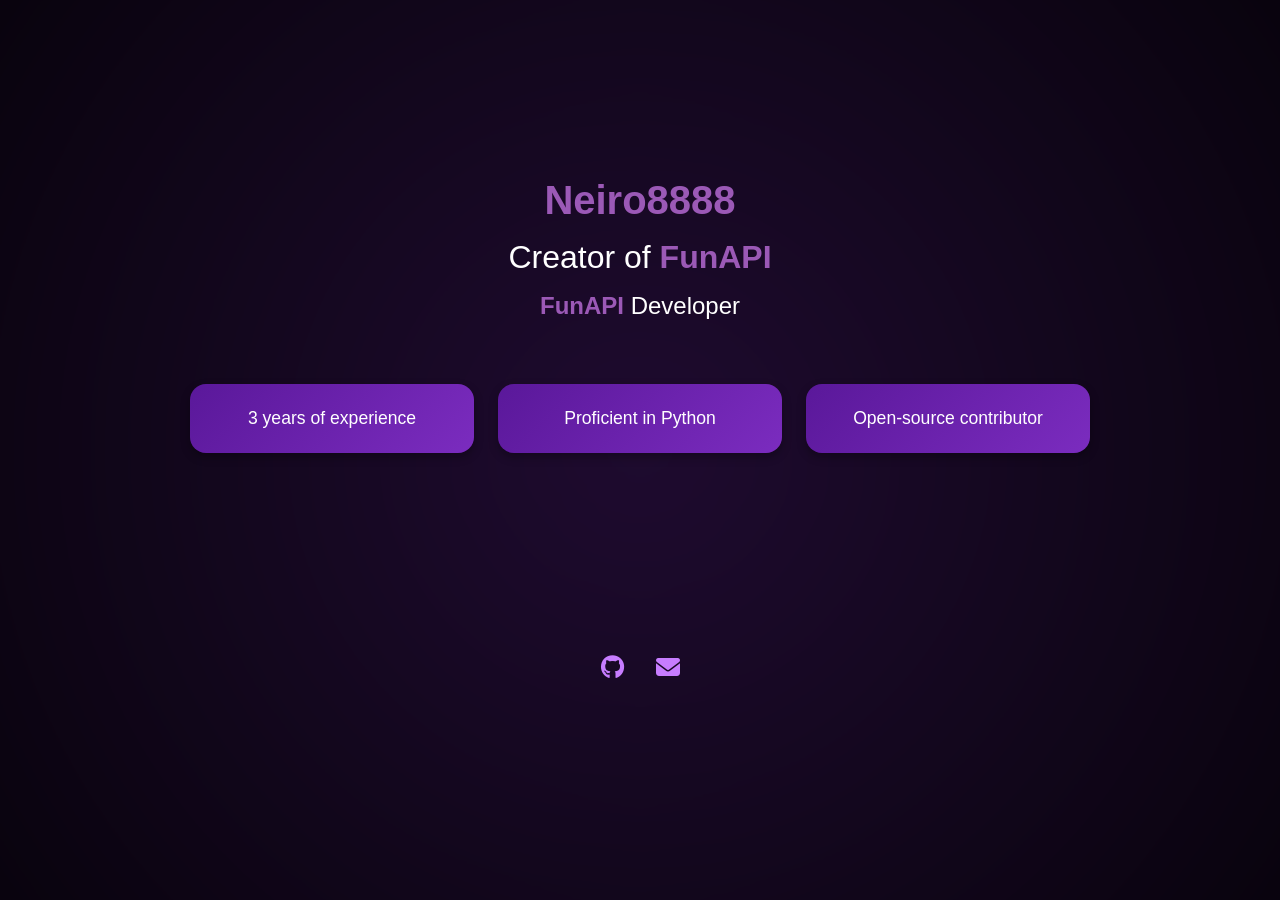
==== index.html @ ec034a8a "Add files via upload" ====
<!DOCTYPE html>
<html lang="en">
<head>
  <meta charset="UTF-8" />
  <meta name="viewport" content="width=device-width, initial-scale=1.0"/>
  <title>Neiro8888</title>
  <link rel="stylesheet" href="style.css" />
  <script src="script.js" defer></script>
  <link href="https://cdnjs.cloudflare.com/ajax/libs/font-awesome/6.4.0/css/all.min.css" rel="stylesheet">
</head>
<body>
  <!-- Background Blur Effect -->
  <div class="background-blur"></div>
  <!-- Main Content -->
  <main class="main-content">
    <section class="hero">
      <h1><strong>Neiro8888</strong></h1>
      <h2>Creator of <span class="highlight">FunAPI</span></h2>
      <p><span class="highlight">FunAPI</span> Developer</p>
    </section>

    <!-- Stats Cards -->
    <section class="cards">
      <div class="card">
        
        <p>3 years of experience</p>
      </div>
      <div class="card">
        
        <p>Proficient in Python</p>
      </div>
      <div class="card">
        <p>Open-source contributor</p>
      </div>
    </section>
  </main>

  <!-- Footer -->
  <footer class="footer">
    <a href="https://github.com/Neiro8888" target="_blank"><i class="fab fa-github"></i></a>
    <a href="mailto:hloperartem@yandex.com"><i class="fas fa-envelope"></i></a>
  </footer>
</body>
</html>
---- style.css ----
/* Reset & Base Styles */
* {
  margin: 0;
  padding: 0;
  box-sizing: border-box;
}

body {
  font-family: 'Segoe UI', sans-serif;
  background-color: #000;
  color: #fff;
  overflow-x: hidden;
  position: relative;
  min-height: 100vh;
}

/* Background Blur Effect */
.background-blur {
  position: fixed;
  top: -50%;
  left: -50%;
  width: 200%;
  height: 200%;
  background: radial-gradient(circle at center, #7b2cbf40 0%, #000000 70%);
  filter: blur(40px);
  z-index: -1;
  transform: translateZ(0);
  pointer-events: none;
}

/* Navigation */
.navbar {
  padding: 1.5rem 5%;
  display: flex;
  justify-content: flex-end;
}

.nav-menu {
  display: flex;
  gap: 2rem;
  list-style: none;
}

.nav-menu a {
  color: #fff;
  text-decoration: none;
  font-size: 1.1rem;
  transition: color 0.3s ease;
}

.nav-menu a:hover {
  color: #c77dff;
}

/* Main Content */
.main-content {
  display: flex;
  flex-direction: column;
  align-items: center;
  padding: 2rem 5%;
  text-align: center;
  min-height: 70vh;
  justify-content: center;
}

.hero h1,
.hero h2,
.hero p {
  margin-bottom: 1rem;
  font-weight: 500;
}

.hero h1 {
  font-size: 2.5rem;
}

.hero h2 {
  font-size: 2rem;
}

.hero p {
  font-size: 1.5rem;
}

.highlight {
  color: #9b59b6;
  font-weight: 700;
}

h1 strong {
  color: #9b59b6;
  font-weight: 700;
}

/* Cards Section */
.cards {
  display: grid;
  grid-template-columns: repeat(auto-fit, minmax(200px, 1fr));
  gap: 1.5rem;
  margin-top: 3rem;
  width: 100%;
  max-width: 900px;
}

.card {
  background: linear-gradient(135deg, #5a189a, #7b2cbf);
  border-radius: 16px;
  padding: 1.5rem;
  display: flex;
  flex-direction: column;
  align-items: center;
  justify-content: center;
  text-align: center;
  transition: transform 0.3s ease, box-shadow 0.3s ease;
  box-shadow: 0 4px 10px rgba(0, 0, 0, 0.3);
}

.card:hover {
  transform: scale(1.08);
  box-shadow: 0 8px 20px rgba(199, 125, 255, 0.3);
}

.card-icon {
  width: 50px;
  height: 50px;
  margin-bottom: 1rem;
  filter: brightness(1.2) drop-shadow(0 0 10px rgba(155, 89, 182, 0.5));
}

.card p {
  font-size: 1.1rem;
  color: #fff;
}

/* Footer */
.footer {
  margin-top: auto;
  padding: 1.5rem;
  text-align: center;
  font-size: 1.5rem;
  color: #c77dff;
  display: flex;
  justify-content: center;
  gap: 2rem;
}

.footer a {
  color: #c77dff;
  text-decoration: none;
  transition: color 0.3s ease;
}

.footer a:hover {
  color: #fff;
}

/* Responsive Design */
@media (max-width: 768px) {
  .navbar {
    padding: 1rem 5%;
  }

  .nav-menu {
    gap: 1.5rem;
    font-size: 0.9rem;
  }

  .hero h1 {
    font-size: 2rem;
  }

  .hero h2 {
    font-size: 1.6rem;
  }

  .hero p {
    font-size: 1.3rem;
  }

  .cards {
    grid-template-columns: 1fr;
    gap: 1rem;
    padding: 0 1rem;
  }

  .card {
    padding: 1.4rem;
  }

  .card-icon {
    width: 40px;
    height: 40px;
  }
}
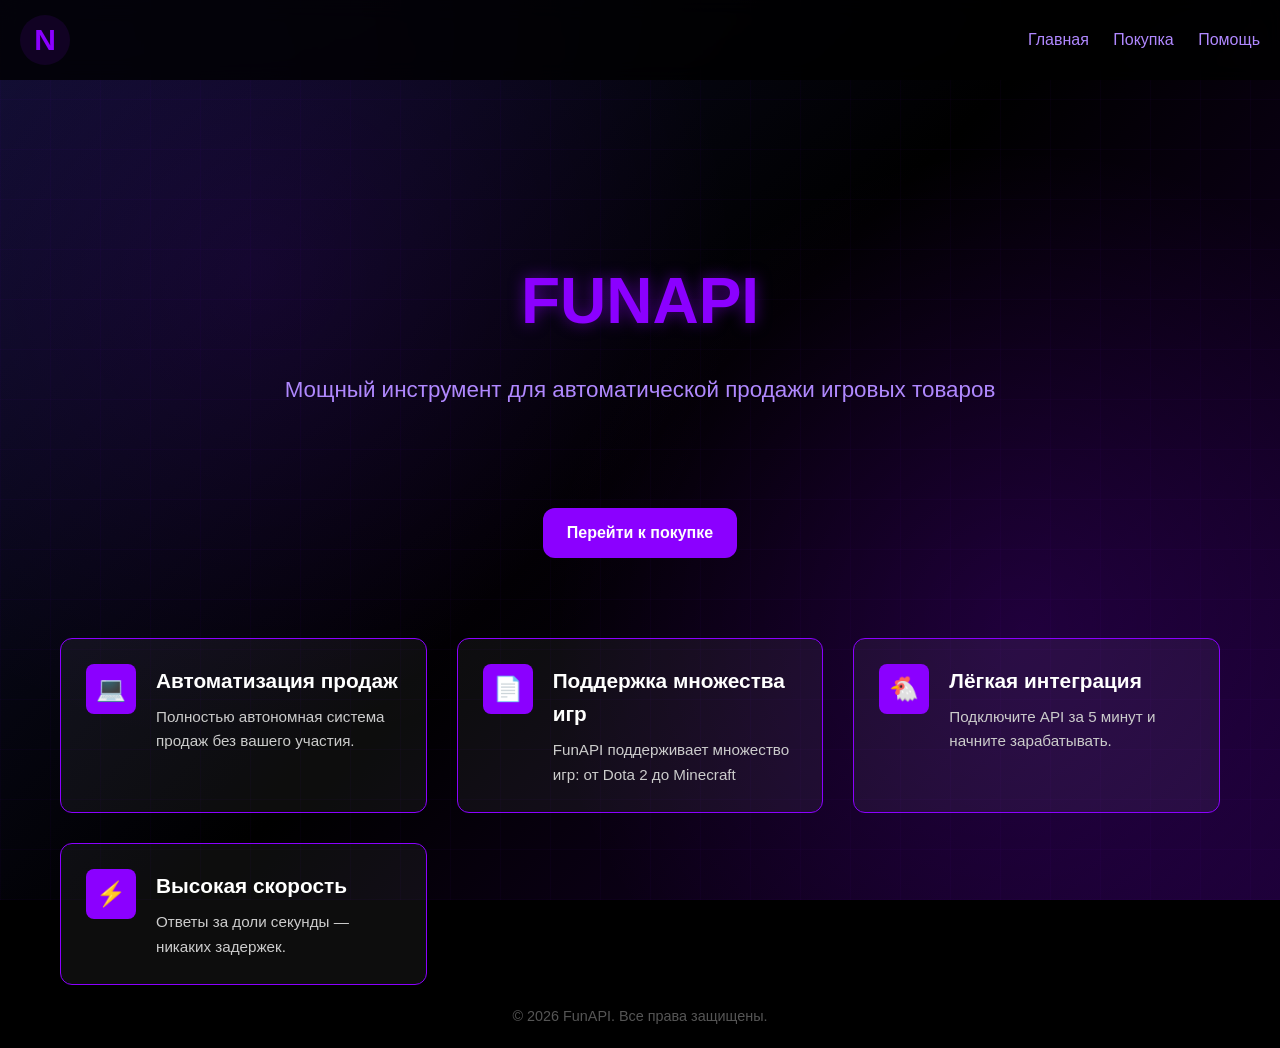
==== commit 0d8ce4f3: "Add FunApi Site" ====
--- a/index.html
+++ b/index.html
@@ -1,44 +1,69 @@
 <!DOCTYPE html>
-<html lang="en">
+<html lang="ru">
 <head>
   <meta charset="UTF-8" />
   <meta name="viewport" content="width=device-width, initial-scale=1.0"/>
-  <title>Neiro8888</title>
+  <title>FunAPI — Главная</title>
   <link rel="stylesheet" href="style.css" />
-  <script src="script.js" defer></script>
-  <link href="https://cdnjs.cloudflare.com/ajax/libs/font-awesome/6.4.0/css/all.min.css" rel="stylesheet">
+  <link href="https://fonts.googleapis.com/icon?family=Material+Icons" rel="stylesheet">
+  <link rel="icon" href="n-logo.svg" type="image/svg+xml">
 </head>
 <body>
-  <!-- Background Blur Effect -->
-  <div class="background-blur"></div>
-  <!-- Main Content -->
-  <main class="main-content">
-    <section class="hero">
-      <h1><strong>Neiro8888</strong></h1>
-      <h2>Creator of <span class="highlight">FunAPI</span></h2>
-      <p><span class="highlight">FunAPI</span> Developer</p>
+  <header>
+    <img src="n-logo.svg" alt="N" class="logo">
+    <nav>
+      <a href="#home">Главная</a>
+      <a href="purchase.html">Покупка</a>
+      <a href="help.html">Помощь</a>
+    </nav>
+  </header>
+
+  <main>
+    <section id="home" class="hero">
+      <h1>FUNAPI</h1>
+      <p>Мощный инструмент для автоматической продажи игровых товаров</p>
+      <a href="purchase.html" class="btn">Перейти к покупке</a>
     </section>
 
-    <!-- Stats Cards -->
-    <section class="cards">
-      <div class="card">
-        
-        <p>3 years of experience</p>
+    <section class="features">
+      <div class="feature">
+        <div class="feature-icon">💻</div>
+        <div class="feature-text">
+          <h3>Автоматизация продаж</h3>
+          <p>Полностью автономная система продаж без вашего участия.</p>
+        </div>
       </div>
-      <div class="card">
-        
-        <p>Proficient in Python</p>
+
+      <div class="feature">
+        <div class="feature-icon">📄</div>
+        <div class="feature-text">
+          <h3>Поддержка множества игр</h3>
+          <p>FunAPI поддерживает множество игр: от Dota 2 до Minecraft</p>
+        </div>
       </div>
-      <div class="card">
-        <p>Open-source contributor</p>
+
+      <div class="feature">
+        <div class="feature-icon">🐔</div>
+        <div class="feature-text">
+          <h3>Лёгкая интеграция</h3>
+          <p>Подключите API за 5 минут и начните зарабатывать.</p>
+        </div>
+      </div>
+
+      <div class="feature">
+        <div class="feature-icon">⚡</div>
+        <div class="feature-text">
+          <h3>Высокая скорость</h3>
+          <p>Ответы за доли секунды — никаких задержек.</p>
+        </div>
       </div>
     </section>
   </main>
 
-  <!-- Footer -->
-  <footer class="footer">
-    <a href="https://github.com/Neiro8888" target="_blank"><i class="fab fa-github"></i></a>
-    <a href="mailto:hloperartem@yandex.com"><i class="fas fa-envelope"></i></a>
+  <footer>
+    <p>&copy; 2026 FunAPI. Все права защищены.</p>
   </footer>
+
+  <script src="script.js"></script>
 </body>
 </html>
--- a/style.css
+++ b/style.css
@@ -1,194 +1,395 @@
-/* Reset & Base Styles */
-* {
-  margin: 0;
-  padding: 0;
-  box-sizing: border-box;
-}
-
-body {
-  font-family: 'Segoe UI', sans-serif;
-  background-color: #000;
-  color: #fff;
-  overflow-x: hidden;
-  position: relative;
-  min-height: 100vh;
-}
-
-/* Background Blur Effect */
-.background-blur {
-  position: fixed;
-  top: -50%;
-  left: -50%;
-  width: 200%;
-  height: 200%;
-  background: radial-gradient(circle at center, #7b2cbf40 0%, #000000 70%);
-  filter: blur(40px);
-  z-index: -1;
-  transform: translateZ(0);
-  pointer-events: none;
-}
-
-/* Navigation */
-.navbar {
-  padding: 1.5rem 5%;
-  display: flex;
-  justify-content: flex-end;
-}
-
-.nav-menu {
-  display: flex;
-  gap: 2rem;
-  list-style: none;
-}
-
-.nav-menu a {
-  color: #fff;
-  text-decoration: none;
-  font-size: 1.1rem;
-  transition: color 0.3s ease;
-}
-
-.nav-menu a:hover {
-  color: #c77dff;
-}
-
-/* Main Content */
-.main-content {
-  display: flex;
-  flex-direction: column;
-  align-items: center;
-  padding: 2rem 5%;
-  text-align: center;
-  min-height: 70vh;
-  justify-content: center;
-}
-
-.hero h1,
-.hero h2,
-.hero p {
-  margin-bottom: 1rem;
-  font-weight: 500;
-}
-
-.hero h1 {
-  font-size: 2.5rem;
-}
-
-.hero h2 {
-  font-size: 2rem;
-}
-
-.hero p {
-  font-size: 1.5rem;
-}
-
-.highlight {
-  color: #9b59b6;
-  font-weight: 700;
-}
-
-h1 strong {
-  color: #9b59b6;
-  font-weight: 700;
-}
-
-/* Cards Section */
-.cards {
-  display: grid;
-  grid-template-columns: repeat(auto-fit, minmax(200px, 1fr));
-  gap: 1.5rem;
-  margin-top: 3rem;
-  width: 100%;
-  max-width: 900px;
-}
-
-.card {
-  background: linear-gradient(135deg, #5a189a, #7b2cbf);
-  border-radius: 16px;
-  padding: 1.5rem;
-  display: flex;
-  flex-direction: column;
-  align-items: center;
-  justify-content: center;
-  text-align: center;
-  transition: transform 0.3s ease, box-shadow 0.3s ease;
-  box-shadow: 0 4px 10px rgba(0, 0, 0, 0.3);
-}
-
-.card:hover {
-  transform: scale(1.08);
-  box-shadow: 0 8px 20px rgba(199, 125, 255, 0.3);
-}
-
-.card-icon {
-  width: 50px;
-  height: 50px;
-  margin-bottom: 1rem;
-  filter: brightness(1.2) drop-shadow(0 0 10px rgba(155, 89, 182, 0.5));
-}
-
-.card p {
-  font-size: 1.1rem;
-  color: #fff;
-}
-
-/* Footer */
-.footer {
-  margin-top: auto;
-  padding: 1.5rem;
-  text-align: center;
-  font-size: 1.5rem;
-  color: #c77dff;
-  display: flex;
-  justify-content: center;
-  gap: 2rem;
-}
-
-.footer a {
-  color: #c77dff;
-  text-decoration: none;
-  transition: color 0.3s ease;
-}
-
-.footer a:hover {
-  color: #fff;
-}
-
-/* Responsive Design */
-@media (max-width: 768px) {
-  .navbar {
-    padding: 1rem 5%;
-  }
-
-  .nav-menu {
-    gap: 1.5rem;
-    font-size: 0.9rem;
-  }
-
-  .hero h1 {
-    font-size: 2rem;
-  }
-
-  .hero h2 {
-    font-size: 1.6rem;
-  }
-
-  .hero p {
-    font-size: 1.3rem;
-  }
-
-  .cards {
-    grid-template-columns: 1fr;
-    gap: 1rem;
-    padding: 0 1rem;
-  }
-
-  .card {
-    padding: 1.4rem;
-  }
-
-  .card-icon {
-    width: 40px;
-    height: 40px;
-  }
+/* Общие настройки */
+* {
+  margin: 0;
+  padding: 0;
+  box-sizing: border-box;
+}
+
+body {
+  background-color: #000;
+  color: #fff;
+  font-family: 'Roboto', sans-serif;
+  line-height: 1.6;
+  overflow-x: hidden;
+  position: relative;
+}
+
+/* Фоновые элементы */
+body::before {
+  content: '';
+  position: fixed;
+  top: 0;
+  left: 0;
+  width: 100%;
+  height: 100%;
+  background: 
+    radial-gradient(circle at 20% 30%, rgba(139, 0, 255, 0.1) 0%, transparent 40%),
+    radial-gradient(circle at 80% 70%, rgba(139, 0, 255, 0.15) 0%, transparent 40%),
+    linear-gradient(135deg, #0f0f2f 0%, #000000 50%, #1a0033 100%);
+  z-index: -2;
+  pointer-events: none;
+}
+
+body::after {
+  content: '';
+  position: fixed;
+  top: 0;
+  left: 0;
+  width: 100%;
+  height: 100%;
+  background-image: 
+    repeating-linear-gradient(0deg, rgba(139, 0, 255, 0.03) 0px, rgba(139, 0, 255, 0.03) 1px, transparent 1px, transparent 50px),
+    repeating-linear-gradient(90deg, rgba(139, 0, 255, 0.03) 0px, rgba(139, 0, 255, 0.03) 1px, transparent 1px, transparent 50px);
+  z-index: -1;
+  pointer-events: none;
+}
+
+/* Шрифт Roboto (подключаем через Google Fonts) */
+@import url('https://fonts.googleapis.com/css2?family=Roboto:wght@400;700&display=swap');
+
+/* Заголовки */
+h1, h2, h3 {
+  font-weight: 700;
+}
+
+/* Анимации */
+@keyframes fadeInUp {
+  from {
+    opacity: 0;
+    transform: translateY(30px);
+  }
+  to {
+    opacity: 1;
+    transform: translateY(0);
+  }
+}
+
+@keyframes slideIn {
+  from {
+    opacity: 0;
+    transform: translateX(-20px);
+  }
+  to {
+    opacity: 1;
+    transform: translateX(0);
+  }
+}
+
+/* Общие классы */
+.container {
+  max-width: 1200px;
+  margin: 0 auto;
+  padding: 0 20px;
+}
+
+.flex {
+  display: flex;
+  gap: 30px;
+  flex-wrap: wrap;
+  justify-content: center;
+}
+
+.btn {
+  background-color: #8B00FF;
+  color: white;
+  padding: 12px 24px;
+  border-radius: 12px;
+  text-decoration: none;
+  font-weight: bold;
+  display: inline-block;
+  transition: all 0.3s ease;
+  margin-top: 30px;
+}
+
+.btn:hover {
+  transform: scale(1.05);
+  box-shadow: 0 0 15px rgba(139, 0, 255, 0.5);
+}
+
+/* Header */
+header {
+  position: fixed;
+  top: 0;
+  left: 0;
+  width: 100%;
+  z-index: 1000;
+  background-color: rgba(0, 0, 0, 0.8);
+  backdrop-filter: blur(10px);
+  padding: 15px 20px;
+  display: flex;
+  justify-content: space-between;
+  align-items: center;
+}
+
+.logo {
+  width: 50px;
+  height: 50px;
+}
+
+nav a {
+  color: #b088ff;
+  text-decoration: none;
+  margin-left: 20px;
+  font-size: 16px;
+  transition: color 0.3s ease;
+}
+
+nav a:hover {
+  color: #8B00FF;
+}
+
+/* Main */
+main {
+  padding-top: 100px;
+  min-height: 100vh;
+}
+
+/* Секции */
+section {
+  padding: 80px 0;
+  opacity: 0;
+  transform: translateY(20px);
+  transition: opacity 0.8s ease, transform 0.8s ease;
+}
+
+section.visible {
+  opacity: 1;
+  transform: translateY(0);
+}
+
+/* Главная страница */
+.hero {
+  text-align: center;
+  padding: 150px 0 80px;
+}
+
+.hero h1 {
+  font-size: 4rem;
+  color: #8B00FF;
+  margin-bottom: 20px;
+  opacity: 0;
+  animation: fadeInUp 1s forwards 1s;
+  text-shadow: 0 0 15px rgba(139, 0, 255, 0.5);
+}
+
+.hero p {
+  font-size: 1.4rem;
+  color: #b088ff;
+  max-width: 800px;
+  margin: 0 auto 70px;
+  opacity: 0;
+  animation: fadeInUp 1s forwards 1.5s;
+}
+
+/* Особенности */
+.features {
+  display: grid;
+  grid-template-columns: repeat(auto-fit, minmax(350px, 1fr));
+  gap: 30px;
+  padding: 0 20px;
+  max-width: 1200px;
+  margin: 0 auto;
+}
+
+.feature {
+  display: flex;
+  align-items: flex-start;
+  gap: 20px;
+  background-color: rgba(255, 255, 255, 0.05);
+  border: 1px solid #8B00FF;
+  border-radius: 12px;
+  padding: 25px;
+  transition: transform 0.3s ease, box-shadow 0.3s ease;
+}
+
+.feature:hover {
+  transform: translateY(-5px);
+  box-shadow: 0 10px 20px rgba(139, 0, 255, 0.15);
+}
+
+.feature-icon {
+  width: 50px;
+  height: 50px;
+  background-color: #8B00FF;
+  border-radius: 8px;
+  display: flex;
+  align-items: center;
+  justify-content: center;
+  color: white;
+  font-size: 24px;
+  flex-shrink: 0;
+}
+
+.feature-text h3 {
+  color: #fff;
+  margin-bottom: 8px;
+  font-size: 1.3rem;
+}
+
+.feature-text p {
+  color: #ccc;
+  font-size: 0.95rem;
+  line-height: 1.6;
+}
+
+/* Покупка */
+.purchase-header {
+  text-align: center;
+  margin-bottom: 50px;
+}
+
+.purchase-header h2 {
+  font-size: 2.5rem;
+  color: #8B00FF;
+}
+
+.links-list {
+  list-style: none;
+  text-align: center;
+  margin-bottom: 60px;
+}
+
+.links-list li {
+  margin: 15px 0;
+  opacity: 0;
+  animation: slideIn 0.5s forwards;
+}
+
+.links-list li:nth-child(1) { animation-delay: 0.2s; }
+.links-list li:nth-child(2) { animation-delay: 0.4s; }
+.links-list li:nth-child(3) { animation-delay: 0.6s; }
+
+.links-list a {
+  color: #b088ff;
+  text-decoration: none;
+  font-size: 1.2rem;
+  display: flex;
+  align-items: center;
+  justify-content: center;
+  gap: 10px;
+  transition: color 0.3s ease;
+}
+
+.links-list a:hover {
+  color: #8B00FF;
+}
+
+.pricing {
+  display: flex;
+  justify-content: center;
+  gap: 30px;
+  flex-wrap: wrap;
+}
+
+.card {
+  background-color: rgba(255, 255, 255, 0.05);
+  border: 1px solid #8B00FF;
+  border-radius: 16px;
+  width: 250px;
+  padding: 30px 20px;
+  text-align: center;
+  transition: transform 0.3s ease;
+}
+
+.card:hover {
+  transform: scale(1.05);
+}
+
+.card h3 {
+  font-size: 1.6rem;
+  color: #fff;
+  margin-bottom: 15px;
+}
+
+.card p {
+  color: #ccc;
+  font-size: 1rem;
+}
+
+/* Помощь */
+.help-content {
+  min-height: 70vh;
+  display: flex;
+  flex-direction: column;
+  justify-content: center;
+  align-items: center;
+  text-align: center;
+  padding: 50px 20px;
+}
+
+.help-content h2 {
+  font-size: 2.5rem;
+  color: #8B00FF;
+  margin-bottom: 20px;
+}
+
+.contacts {
+  text-align: center;
+  padding: 60px 20px;
+  border-top: 1px solid #333;
+  margin-top: auto;
+}
+
+.contacts p {
+  color: #b088ff;
+  margin: 15px 0;
+  font-size: 1.1rem;
+}
+
+.contacts a {
+  color: #8B00FF;
+  text-decoration: underline;
+  margin: 0 10px;
+  transition: color 0.3s ease;
+}
+
+.contacts a:hover {
+  color: #b088ff;
+}
+
+/* Footer */
+footer {
+  text-align: center;
+  padding: 20px;
+  color: #555;
+  font-size: 0.9rem;
+}
+
+/* Адаптивность */
+@media (max-width: 768px) {
+  header {
+    padding: 15px;
+  }
+  
+  .logo {
+    width: 40px;
+    height: 40px;
+  }
+  
+  nav a {
+    margin-left: 15px;
+    font-size: 14px;
+  }
+  
+  main {
+    padding-top: 90px;
+  }
+  
+  .hero h1 {
+    font-size: 3rem;
+  }
+  
+  .hero p {
+    font-size: 1.2rem;
+  }
+  
+  .features {
+    grid-template-columns: 1fr;
+    gap: 20px;
+  }
+  
+  .feature {
+    flex-direction: column;
+    align-items: flex-start;
+  }
 }
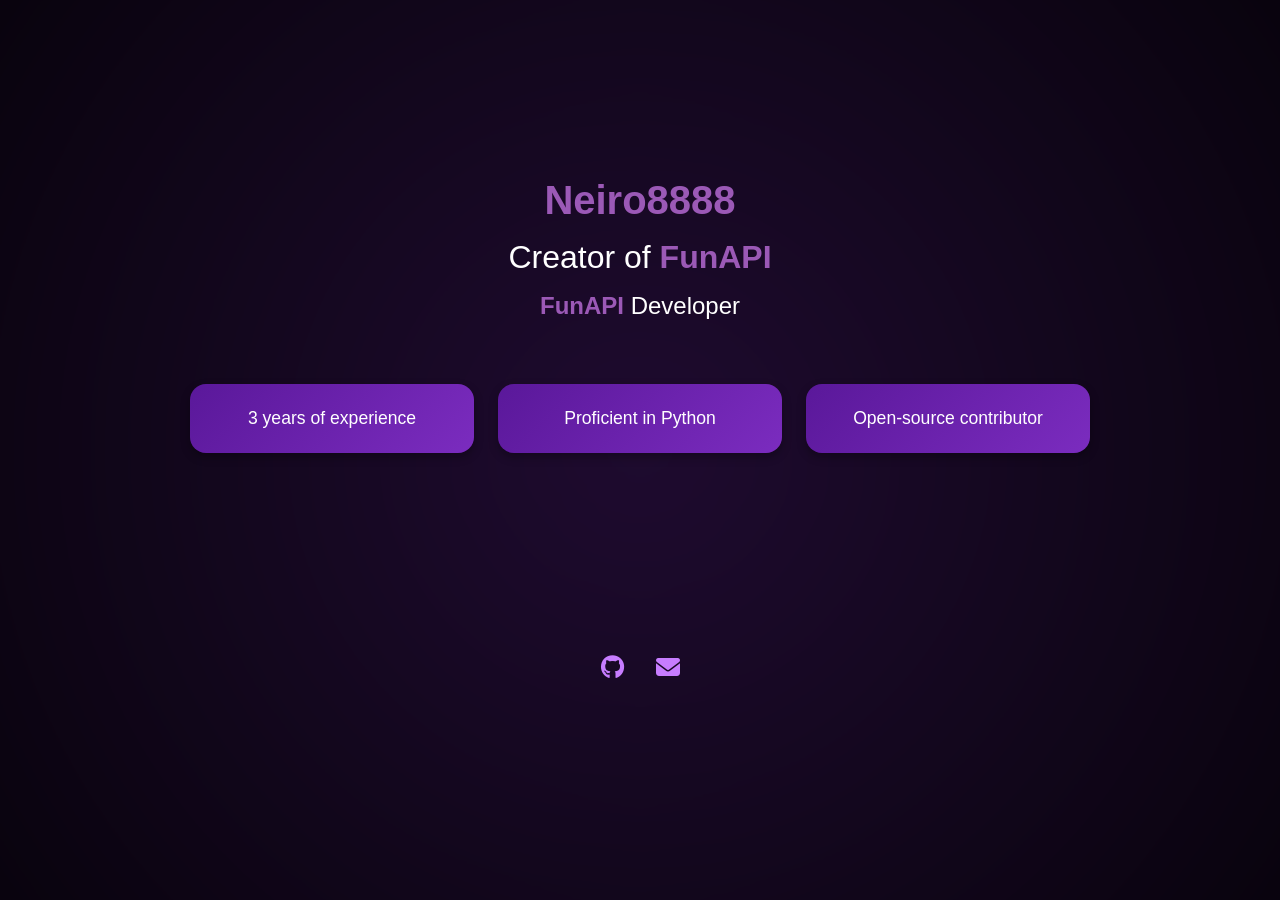
==== commit fe4afdf4: "back gitprof" ====
--- a/index.html
+++ b/index.html
@@ -1,69 +1,44 @@
 <!DOCTYPE html>
-<html lang="ru">
+<html lang="en">
 <head>
   <meta charset="UTF-8" />
   <meta name="viewport" content="width=device-width, initial-scale=1.0"/>
-  <title>FunAPI — Главная</title>
+  <title>Neiro8888</title>
   <link rel="stylesheet" href="style.css" />
-  <link href="https://fonts.googleapis.com/icon?family=Material+Icons" rel="stylesheet">
-  <link rel="icon" href="n-logo.svg" type="image/svg+xml">
+  <script src="script.js" defer></script>
+  <link href="https://cdnjs.cloudflare.com/ajax/libs/font-awesome/6.4.0/css/all.min.css" rel="stylesheet">
 </head>
 <body>
-  <header>
-    <img src="n-logo.svg" alt="N" class="logo">
-    <nav>
-      <a href="#home">Главная</a>
-      <a href="purchase.html">Покупка</a>
-      <a href="help.html">Помощь</a>
-    </nav>
-  </header>
-
-  <main>
-    <section id="home" class="hero">
-      <h1>FUNAPI</h1>
-      <p>Мощный инструмент для автоматической продажи игровых товаров</p>
-      <a href="purchase.html" class="btn">Перейти к покупке</a>
+  <!-- Background Blur Effect -->
+  <div class="background-blur"></div>
+  <!-- Main Content -->
+  <main class="main-content">
+    <section class="hero">
+      <h1><strong>Neiro8888</strong></h1>
+      <h2>Creator of <span class="highlight">FunAPI</span></h2>
+      <p><span class="highlight">FunAPI</span> Developer</p>
     </section>
 
-    <section class="features">
-      <div class="feature">
-        <div class="feature-icon">💻</div>
-        <div class="feature-text">
-          <h3>Автоматизация продаж</h3>
-          <p>Полностью автономная система продаж без вашего участия.</p>
-        </div>
+    <!-- Stats Cards -->
+    <section class="cards">
+      <div class="card">
+        
+        <p>3 years of experience</p>
       </div>
-
-      <div class="feature">
-        <div class="feature-icon">📄</div>
-        <div class="feature-text">
-          <h3>Поддержка множества игр</h3>
-          <p>FunAPI поддерживает множество игр: от Dota 2 до Minecraft</p>
-        </div>
+      <div class="card">
+        
+        <p>Proficient in Python</p>
       </div>
-
-      <div class="feature">
-        <div class="feature-icon">🐔</div>
-        <div class="feature-text">
-          <h3>Лёгкая интеграция</h3>
-          <p>Подключите API за 5 минут и начните зарабатывать.</p>
-        </div>
-      </div>
-
-      <div class="feature">
-        <div class="feature-icon">⚡</div>
-        <div class="feature-text">
-          <h3>Высокая скорость</h3>
-          <p>Ответы за доли секунды — никаких задержек.</p>
-        </div>
+      <div class="card">
+        <p>Open-source contributor</p>
       </div>
     </section>
   </main>
 
-  <footer>
-    <p>&copy; 2026 FunAPI. Все права защищены.</p>
+  <!-- Footer -->
+  <footer class="footer">
+    <a href="https://github.com/Neiro8888" target="_blank"><i class="fab fa-github"></i></a>
+    <a href="mailto:hloperartem@yandex.com"><i class="fas fa-envelope"></i></a>
   </footer>
-
-  <script src="script.js"></script>
 </body>
 </html>
--- a/style.css
+++ b/style.css
@@ -1,395 +1,194 @@
-/* Общие настройки */
-* {
-  margin: 0;
-  padding: 0;
-  box-sizing: border-box;
-}
-
-body {
-  background-color: #000;
-  color: #fff;
-  font-family: 'Roboto', sans-serif;
-  line-height: 1.6;
-  overflow-x: hidden;
-  position: relative;
-}
-
-/* Фоновые элементы */
-body::before {
-  content: '';
-  position: fixed;
-  top: 0;
-  left: 0;
-  width: 100%;
-  height: 100%;
-  background: 
-    radial-gradient(circle at 20% 30%, rgba(139, 0, 255, 0.1) 0%, transparent 40%),
-    radial-gradient(circle at 80% 70%, rgba(139, 0, 255, 0.15) 0%, transparent 40%),
-    linear-gradient(135deg, #0f0f2f 0%, #000000 50%, #1a0033 100%);
-  z-index: -2;
-  pointer-events: none;
-}
-
-body::after {
-  content: '';
-  position: fixed;
-  top: 0;
-  left: 0;
-  width: 100%;
-  height: 100%;
-  background-image: 
-    repeating-linear-gradient(0deg, rgba(139, 0, 255, 0.03) 0px, rgba(139, 0, 255, 0.03) 1px, transparent 1px, transparent 50px),
-    repeating-linear-gradient(90deg, rgba(139, 0, 255, 0.03) 0px, rgba(139, 0, 255, 0.03) 1px, transparent 1px, transparent 50px);
-  z-index: -1;
-  pointer-events: none;
-}
-
-/* Шрифт Roboto (подключаем через Google Fonts) */
-@import url('https://fonts.googleapis.com/css2?family=Roboto:wght@400;700&display=swap');
-
-/* Заголовки */
-h1, h2, h3 {
-  font-weight: 700;
-}
-
-/* Анимации */
-@keyframes fadeInUp {
-  from {
-    opacity: 0;
-    transform: translateY(30px);
-  }
-  to {
-    opacity: 1;
-    transform: translateY(0);
-  }
-}
-
-@keyframes slideIn {
-  from {
-    opacity: 0;
-    transform: translateX(-20px);
-  }
-  to {
-    opacity: 1;
-    transform: translateX(0);
-  }
-}
-
-/* Общие классы */
-.container {
-  max-width: 1200px;
-  margin: 0 auto;
-  padding: 0 20px;
-}
-
-.flex {
-  display: flex;
-  gap: 30px;
-  flex-wrap: wrap;
-  justify-content: center;
-}
-
-.btn {
-  background-color: #8B00FF;
-  color: white;
-  padding: 12px 24px;
-  border-radius: 12px;
-  text-decoration: none;
-  font-weight: bold;
-  display: inline-block;
-  transition: all 0.3s ease;
-  margin-top: 30px;
-}
-
-.btn:hover {
-  transform: scale(1.05);
-  box-shadow: 0 0 15px rgba(139, 0, 255, 0.5);
-}
-
-/* Header */
-header {
-  position: fixed;
-  top: 0;
-  left: 0;
-  width: 100%;
-  z-index: 1000;
-  background-color: rgba(0, 0, 0, 0.8);
-  backdrop-filter: blur(10px);
-  padding: 15px 20px;
-  display: flex;
-  justify-content: space-between;
-  align-items: center;
-}
-
-.logo {
-  width: 50px;
-  height: 50px;
-}
-
-nav a {
-  color: #b088ff;
-  text-decoration: none;
-  margin-left: 20px;
-  font-size: 16px;
-  transition: color 0.3s ease;
-}
-
-nav a:hover {
-  color: #8B00FF;
-}
-
-/* Main */
-main {
-  padding-top: 100px;
-  min-height: 100vh;
-}
-
-/* Секции */
-section {
-  padding: 80px 0;
-  opacity: 0;
-  transform: translateY(20px);
-  transition: opacity 0.8s ease, transform 0.8s ease;
-}
-
-section.visible {
-  opacity: 1;
-  transform: translateY(0);
-}
-
-/* Главная страница */
-.hero {
-  text-align: center;
-  padding: 150px 0 80px;
-}
-
-.hero h1 {
-  font-size: 4rem;
-  color: #8B00FF;
-  margin-bottom: 20px;
-  opacity: 0;
-  animation: fadeInUp 1s forwards 1s;
-  text-shadow: 0 0 15px rgba(139, 0, 255, 0.5);
-}
-
-.hero p {
-  font-size: 1.4rem;
-  color: #b088ff;
-  max-width: 800px;
-  margin: 0 auto 70px;
-  opacity: 0;
-  animation: fadeInUp 1s forwards 1.5s;
-}
-
-/* Особенности */
-.features {
-  display: grid;
-  grid-template-columns: repeat(auto-fit, minmax(350px, 1fr));
-  gap: 30px;
-  padding: 0 20px;
-  max-width: 1200px;
-  margin: 0 auto;
-}
-
-.feature {
-  display: flex;
-  align-items: flex-start;
-  gap: 20px;
-  background-color: rgba(255, 255, 255, 0.05);
-  border: 1px solid #8B00FF;
-  border-radius: 12px;
-  padding: 25px;
-  transition: transform 0.3s ease, box-shadow 0.3s ease;
-}
-
-.feature:hover {
-  transform: translateY(-5px);
-  box-shadow: 0 10px 20px rgba(139, 0, 255, 0.15);
-}
-
-.feature-icon {
-  width: 50px;
-  height: 50px;
-  background-color: #8B00FF;
-  border-radius: 8px;
-  display: flex;
-  align-items: center;
-  justify-content: center;
-  color: white;
-  font-size: 24px;
-  flex-shrink: 0;
-}
-
-.feature-text h3 {
-  color: #fff;
-  margin-bottom: 8px;
-  font-size: 1.3rem;
-}
-
-.feature-text p {
-  color: #ccc;
-  font-size: 0.95rem;
-  line-height: 1.6;
-}
-
-/* Покупка */
-.purchase-header {
-  text-align: center;
-  margin-bottom: 50px;
-}
-
-.purchase-header h2 {
-  font-size: 2.5rem;
-  color: #8B00FF;
-}
-
-.links-list {
-  list-style: none;
-  text-align: center;
-  margin-bottom: 60px;
-}
-
-.links-list li {
-  margin: 15px 0;
-  opacity: 0;
-  animation: slideIn 0.5s forwards;
-}
-
-.links-list li:nth-child(1) { animation-delay: 0.2s; }
-.links-list li:nth-child(2) { animation-delay: 0.4s; }
-.links-list li:nth-child(3) { animation-delay: 0.6s; }
-
-.links-list a {
-  color: #b088ff;
-  text-decoration: none;
-  font-size: 1.2rem;
-  display: flex;
-  align-items: center;
-  justify-content: center;
-  gap: 10px;
-  transition: color 0.3s ease;
-}
-
-.links-list a:hover {
-  color: #8B00FF;
-}
-
-.pricing {
-  display: flex;
-  justify-content: center;
-  gap: 30px;
-  flex-wrap: wrap;
-}
-
-.card {
-  background-color: rgba(255, 255, 255, 0.05);
-  border: 1px solid #8B00FF;
-  border-radius: 16px;
-  width: 250px;
-  padding: 30px 20px;
-  text-align: center;
-  transition: transform 0.3s ease;
-}
-
-.card:hover {
-  transform: scale(1.05);
-}
-
-.card h3 {
-  font-size: 1.6rem;
-  color: #fff;
-  margin-bottom: 15px;
-}
-
-.card p {
-  color: #ccc;
-  font-size: 1rem;
-}
-
-/* Помощь */
-.help-content {
-  min-height: 70vh;
-  display: flex;
-  flex-direction: column;
-  justify-content: center;
-  align-items: center;
-  text-align: center;
-  padding: 50px 20px;
-}
-
-.help-content h2 {
-  font-size: 2.5rem;
-  color: #8B00FF;
-  margin-bottom: 20px;
-}
-
-.contacts {
-  text-align: center;
-  padding: 60px 20px;
-  border-top: 1px solid #333;
-  margin-top: auto;
-}
-
-.contacts p {
-  color: #b088ff;
-  margin: 15px 0;
-  font-size: 1.1rem;
-}
-
-.contacts a {
-  color: #8B00FF;
-  text-decoration: underline;
-  margin: 0 10px;
-  transition: color 0.3s ease;
-}
-
-.contacts a:hover {
-  color: #b088ff;
-}
-
-/* Footer */
-footer {
-  text-align: center;
-  padding: 20px;
-  color: #555;
-  font-size: 0.9rem;
-}
-
-/* Адаптивность */
-@media (max-width: 768px) {
-  header {
-    padding: 15px;
-  }
-  
-  .logo {
-    width: 40px;
-    height: 40px;
-  }
-  
-  nav a {
-    margin-left: 15px;
-    font-size: 14px;
-  }
-  
-  main {
-    padding-top: 90px;
-  }
-  
-  .hero h1 {
-    font-size: 3rem;
-  }
-  
-  .hero p {
-    font-size: 1.2rem;
-  }
-  
-  .features {
-    grid-template-columns: 1fr;
-    gap: 20px;
-  }
-  
-  .feature {
-    flex-direction: column;
-    align-items: flex-start;
-  }
+/* Reset & Base Styles */
+* {
+  margin: 0;
+  padding: 0;
+  box-sizing: border-box;
+}
+
+body {
+  font-family: 'Segoe UI', sans-serif;
+  background-color: #000;
+  color: #fff;
+  overflow-x: hidden;
+  position: relative;
+  min-height: 100vh;
+}
+
+/* Background Blur Effect */
+.background-blur {
+  position: fixed;
+  top: -50%;
+  left: -50%;
+  width: 200%;
+  height: 200%;
+  background: radial-gradient(circle at center, #7b2cbf40 0%, #000000 70%);
+  filter: blur(40px);
+  z-index: -1;
+  transform: translateZ(0);
+  pointer-events: none;
+}
+
+/* Navigation */
+.navbar {
+  padding: 1.5rem 5%;
+  display: flex;
+  justify-content: flex-end;
+}
+
+.nav-menu {
+  display: flex;
+  gap: 2rem;
+  list-style: none;
+}
+
+.nav-menu a {
+  color: #fff;
+  text-decoration: none;
+  font-size: 1.1rem;
+  transition: color 0.3s ease;
+}
+
+.nav-menu a:hover {
+  color: #c77dff;
+}
+
+/* Main Content */
+.main-content {
+  display: flex;
+  flex-direction: column;
+  align-items: center;
+  padding: 2rem 5%;
+  text-align: center;
+  min-height: 70vh;
+  justify-content: center;
+}
+
+.hero h1,
+.hero h2,
+.hero p {
+  margin-bottom: 1rem;
+  font-weight: 500;
+}
+
+.hero h1 {
+  font-size: 2.5rem;
+}
+
+.hero h2 {
+  font-size: 2rem;
+}
+
+.hero p {
+  font-size: 1.5rem;
+}
+
+.highlight {
+  color: #9b59b6;
+  font-weight: 700;
+}
+
+h1 strong {
+  color: #9b59b6;
+  font-weight: 700;
+}
+
+/* Cards Section */
+.cards {
+  display: grid;
+  grid-template-columns: repeat(auto-fit, minmax(200px, 1fr));
+  gap: 1.5rem;
+  margin-top: 3rem;
+  width: 100%;
+  max-width: 900px;
+}
+
+.card {
+  background: linear-gradient(135deg, #5a189a, #7b2cbf);
+  border-radius: 16px;
+  padding: 1.5rem;
+  display: flex;
+  flex-direction: column;
+  align-items: center;
+  justify-content: center;
+  text-align: center;
+  transition: transform 0.3s ease, box-shadow 0.3s ease;
+  box-shadow: 0 4px 10px rgba(0, 0, 0, 0.3);
+}
+
+.card:hover {
+  transform: scale(1.08);
+  box-shadow: 0 8px 20px rgba(199, 125, 255, 0.3);
+}
+
+.card-icon {
+  width: 50px;
+  height: 50px;
+  margin-bottom: 1rem;
+  filter: brightness(1.2) drop-shadow(0 0 10px rgba(155, 89, 182, 0.5));
+}
+
+.card p {
+  font-size: 1.1rem;
+  color: #fff;
+}
+
+/* Footer */
+.footer {
+  margin-top: auto;
+  padding: 1.5rem;
+  text-align: center;
+  font-size: 1.5rem;
+  color: #c77dff;
+  display: flex;
+  justify-content: center;
+  gap: 2rem;
+}
+
+.footer a {
+  color: #c77dff;
+  text-decoration: none;
+  transition: color 0.3s ease;
+}
+
+.footer a:hover {
+  color: #fff;
+}
+
+/* Responsive Design */
+@media (max-width: 768px) {
+  .navbar {
+    padding: 1rem 5%;
+  }
+
+  .nav-menu {
+    gap: 1.5rem;
+    font-size: 0.9rem;
+  }
+
+  .hero h1 {
+    font-size: 2rem;
+  }
+
+  .hero h2 {
+    font-size: 1.6rem;
+  }
+
+  .hero p {
+    font-size: 1.3rem;
+  }
+
+  .cards {
+    grid-template-columns: 1fr;
+    gap: 1rem;
+    padding: 0 1rem;
+  }
+
+  .card {
+    padding: 1.4rem;
+  }
+
+  .card-icon {
+    width: 40px;
+    height: 40px;
+  }
 }
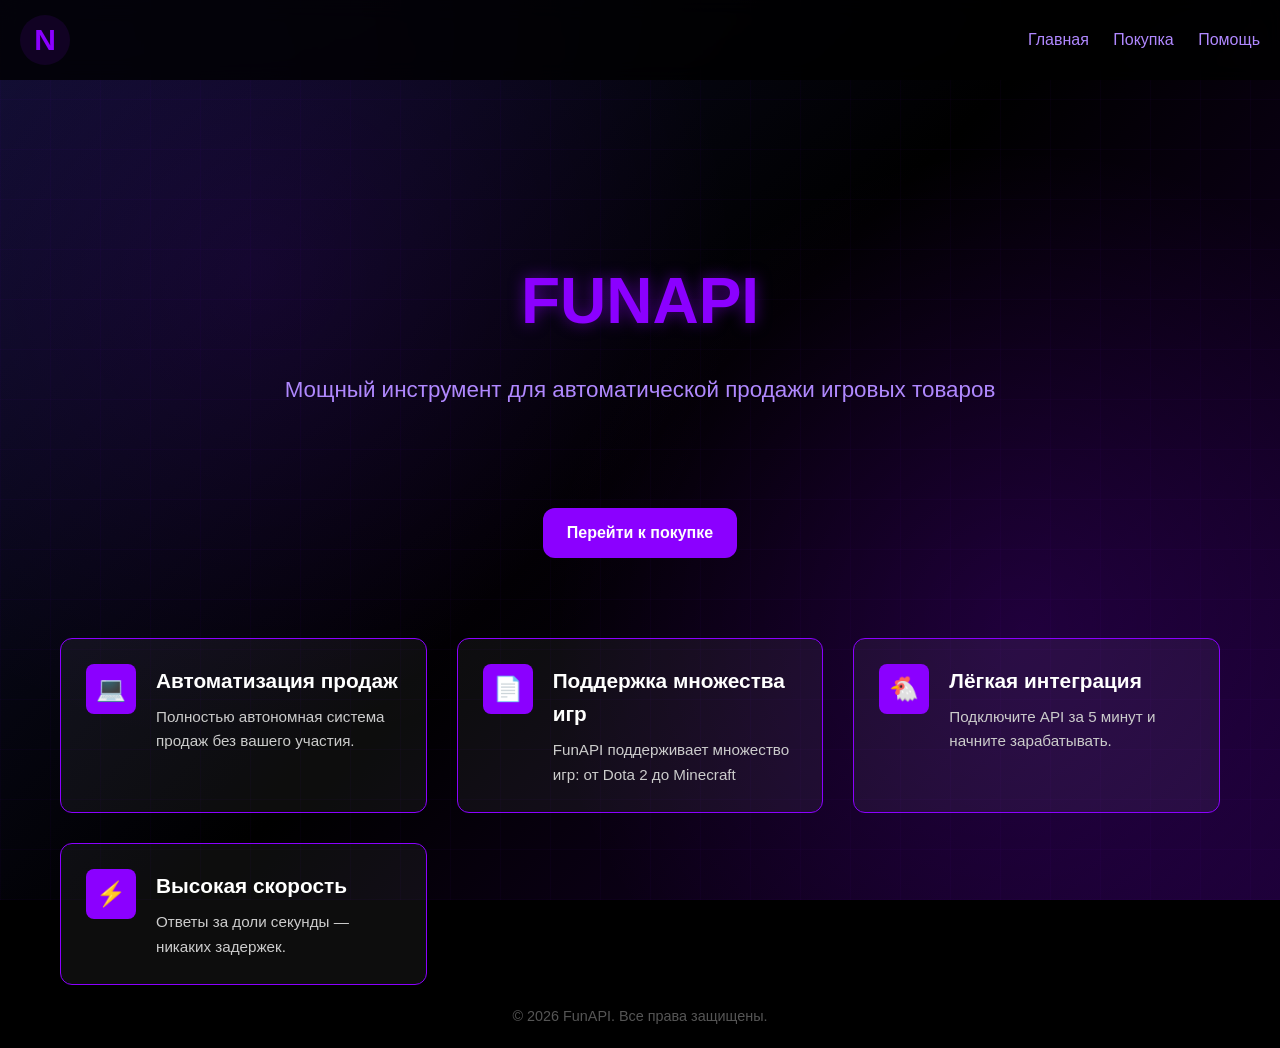
==== commit fa441fd7: "last test" ====
--- a/index.html
+++ b/index.html
@@ -1,44 +1,69 @@
 <!DOCTYPE html>
-<html lang="en">
+<html lang="ru">
 <head>
   <meta charset="UTF-8" />
   <meta name="viewport" content="width=device-width, initial-scale=1.0"/>
-  <title>Neiro8888</title>
+  <title>FunAPI — Главная</title>
   <link rel="stylesheet" href="style.css" />
-  <script src="script.js" defer></script>
-  <link href="https://cdnjs.cloudflare.com/ajax/libs/font-awesome/6.4.0/css/all.min.css" rel="stylesheet">
+  <link href="https://fonts.googleapis.com/icon?family=Material+Icons" rel="stylesheet">
+  <link rel="icon" href="n-logo.svg" type="image/svg+xml">
 </head>
 <body>
-  <!-- Background Blur Effect -->
-  <div class="background-blur"></div>
-  <!-- Main Content -->
-  <main class="main-content">
-    <section class="hero">
-      <h1><strong>Neiro8888</strong></h1>
-      <h2>Creator of <span class="highlight">FunAPI</span></h2>
-      <p><span class="highlight">FunAPI</span> Developer</p>
+  <header>
+    <img src="n-logo.svg" alt="N" class="logo">
+    <nav>
+      <a href="#home">Главная</a>
+      <a href="purchase.html">Покупка</a>
+      <a href="help.html">Помощь</a>
+    </nav>
+  </header>
+
+  <main>
+    <section id="home" class="hero">
+      <h1>FUNAPI</h1>
+      <p>Мощный инструмент для автоматической продажи игровых товаров</p>
+      <a href="purchase.html" class="btn">Перейти к покупке</a>
     </section>
 
-    <!-- Stats Cards -->
-    <section class="cards">
-      <div class="card">
-        
-        <p>3 years of experience</p>
+    <section class="features">
+      <div class="feature">
+        <div class="feature-icon">💻</div>
+        <div class="feature-text">
+          <h3>Автоматизация продаж</h3>
+          <p>Полностью автономная система продаж без вашего участия.</p>
+        </div>
       </div>
-      <div class="card">
-        
-        <p>Proficient in Python</p>
+
+      <div class="feature">
+        <div class="feature-icon">📄</div>
+        <div class="feature-text">
+          <h3>Поддержка множества игр</h3>
+          <p>FunAPI поддерживает множество игр: от Dota 2 до Minecraft</p>
+        </div>
       </div>
-      <div class="card">
-        <p>Open-source contributor</p>
+
+      <div class="feature">
+        <div class="feature-icon">🐔</div>
+        <div class="feature-text">
+          <h3>Лёгкая интеграция</h3>
+          <p>Подключите API за 5 минут и начните зарабатывать.</p>
+        </div>
+      </div>
+
+      <div class="feature">
+        <div class="feature-icon">⚡</div>
+        <div class="feature-text">
+          <h3>Высокая скорость</h3>
+          <p>Ответы за доли секунды — никаких задержек.</p>
+        </div>
       </div>
     </section>
   </main>
 
-  <!-- Footer -->
-  <footer class="footer">
-    <a href="https://github.com/Neiro8888" target="_blank"><i class="fab fa-github"></i></a>
-    <a href="mailto:hloperartem@yandex.com"><i class="fas fa-envelope"></i></a>
+  <footer>
+    <p>&copy; 2026 FunAPI. Все права защищены.</p>
   </footer>
+
+  <script src="script.js"></script>
 </body>
 </html>
--- a/style.css
+++ b/style.css
@@ -1,194 +1,395 @@
-/* Reset & Base Styles */
-* {
-  margin: 0;
-  padding: 0;
-  box-sizing: border-box;
-}
-
-body {
-  font-family: 'Segoe UI', sans-serif;
-  background-color: #000;
-  color: #fff;
-  overflow-x: hidden;
-  position: relative;
-  min-height: 100vh;
-}
-
-/* Background Blur Effect */
-.background-blur {
-  position: fixed;
-  top: -50%;
-  left: -50%;
-  width: 200%;
-  height: 200%;
-  background: radial-gradient(circle at center, #7b2cbf40 0%, #000000 70%);
-  filter: blur(40px);
-  z-index: -1;
-  transform: translateZ(0);
-  pointer-events: none;
-}
-
-/* Navigation */
-.navbar {
-  padding: 1.5rem 5%;
-  display: flex;
-  justify-content: flex-end;
-}
-
-.nav-menu {
-  display: flex;
-  gap: 2rem;
-  list-style: none;
-}
-
-.nav-menu a {
-  color: #fff;
-  text-decoration: none;
-  font-size: 1.1rem;
-  transition: color 0.3s ease;
-}
-
-.nav-menu a:hover {
-  color: #c77dff;
-}
-
-/* Main Content */
-.main-content {
-  display: flex;
-  flex-direction: column;
-  align-items: center;
-  padding: 2rem 5%;
-  text-align: center;
-  min-height: 70vh;
-  justify-content: center;
-}
-
-.hero h1,
-.hero h2,
-.hero p {
-  margin-bottom: 1rem;
-  font-weight: 500;
-}
-
-.hero h1 {
-  font-size: 2.5rem;
-}
-
-.hero h2 {
-  font-size: 2rem;
-}
-
-.hero p {
-  font-size: 1.5rem;
-}
-
-.highlight {
-  color: #9b59b6;
-  font-weight: 700;
-}
-
-h1 strong {
-  color: #9b59b6;
-  font-weight: 700;
-}
-
-/* Cards Section */
-.cards {
-  display: grid;
-  grid-template-columns: repeat(auto-fit, minmax(200px, 1fr));
-  gap: 1.5rem;
-  margin-top: 3rem;
-  width: 100%;
-  max-width: 900px;
-}
-
-.card {
-  background: linear-gradient(135deg, #5a189a, #7b2cbf);
-  border-radius: 16px;
-  padding: 1.5rem;
-  display: flex;
-  flex-direction: column;
-  align-items: center;
-  justify-content: center;
-  text-align: center;
-  transition: transform 0.3s ease, box-shadow 0.3s ease;
-  box-shadow: 0 4px 10px rgba(0, 0, 0, 0.3);
-}
-
-.card:hover {
-  transform: scale(1.08);
-  box-shadow: 0 8px 20px rgba(199, 125, 255, 0.3);
-}
-
-.card-icon {
-  width: 50px;
-  height: 50px;
-  margin-bottom: 1rem;
-  filter: brightness(1.2) drop-shadow(0 0 10px rgba(155, 89, 182, 0.5));
-}
-
-.card p {
-  font-size: 1.1rem;
-  color: #fff;
-}
-
-/* Footer */
-.footer {
-  margin-top: auto;
-  padding: 1.5rem;
-  text-align: center;
-  font-size: 1.5rem;
-  color: #c77dff;
-  display: flex;
-  justify-content: center;
-  gap: 2rem;
-}
-
-.footer a {
-  color: #c77dff;
-  text-decoration: none;
-  transition: color 0.3s ease;
-}
-
-.footer a:hover {
-  color: #fff;
-}
-
-/* Responsive Design */
-@media (max-width: 768px) {
-  .navbar {
-    padding: 1rem 5%;
-  }
-
-  .nav-menu {
-    gap: 1.5rem;
-    font-size: 0.9rem;
-  }
-
-  .hero h1 {
-    font-size: 2rem;
-  }
-
-  .hero h2 {
-    font-size: 1.6rem;
-  }
-
-  .hero p {
-    font-size: 1.3rem;
-  }
-
-  .cards {
-    grid-template-columns: 1fr;
-    gap: 1rem;
-    padding: 0 1rem;
-  }
-
-  .card {
-    padding: 1.4rem;
-  }
-
-  .card-icon {
-    width: 40px;
-    height: 40px;
-  }
+/* Общие настройки */
+* {
+  margin: 0;
+  padding: 0;
+  box-sizing: border-box;
+}
+
+body {
+  background-color: #000;
+  color: #fff;
+  font-family: 'Roboto', sans-serif;
+  line-height: 1.6;
+  overflow-x: hidden;
+  position: relative;
+}
+
+/* Фоновые элементы */
+body::before {
+  content: '';
+  position: fixed;
+  top: 0;
+  left: 0;
+  width: 100%;
+  height: 100%;
+  background: 
+    radial-gradient(circle at 20% 30%, rgba(139, 0, 255, 0.1) 0%, transparent 40%),
+    radial-gradient(circle at 80% 70%, rgba(139, 0, 255, 0.15) 0%, transparent 40%),
+    linear-gradient(135deg, #0f0f2f 0%, #000000 50%, #1a0033 100%);
+  z-index: -2;
+  pointer-events: none;
+}
+
+body::after {
+  content: '';
+  position: fixed;
+  top: 0;
+  left: 0;
+  width: 100%;
+  height: 100%;
+  background-image: 
+    repeating-linear-gradient(0deg, rgba(139, 0, 255, 0.03) 0px, rgba(139, 0, 255, 0.03) 1px, transparent 1px, transparent 50px),
+    repeating-linear-gradient(90deg, rgba(139, 0, 255, 0.03) 0px, rgba(139, 0, 255, 0.03) 1px, transparent 1px, transparent 50px);
+  z-index: -1;
+  pointer-events: none;
+}
+
+/* Шрифт Roboto (подключаем через Google Fonts) */
+@import url('https://fonts.googleapis.com/css2?family=Roboto:wght@400;700&display=swap');
+
+/* Заголовки */
+h1, h2, h3 {
+  font-weight: 700;
+}
+
+/* Анимации */
+@keyframes fadeInUp {
+  from {
+    opacity: 0;
+    transform: translateY(30px);
+  }
+  to {
+    opacity: 1;
+    transform: translateY(0);
+  }
+}
+
+@keyframes slideIn {
+  from {
+    opacity: 0;
+    transform: translateX(-20px);
+  }
+  to {
+    opacity: 1;
+    transform: translateX(0);
+  }
+}
+
+/* Общие классы */
+.container {
+  max-width: 1200px;
+  margin: 0 auto;
+  padding: 0 20px;
+}
+
+.flex {
+  display: flex;
+  gap: 30px;
+  flex-wrap: wrap;
+  justify-content: center;
+}
+
+.btn {
+  background-color: #8B00FF;
+  color: white;
+  padding: 12px 24px;
+  border-radius: 12px;
+  text-decoration: none;
+  font-weight: bold;
+  display: inline-block;
+  transition: all 0.3s ease;
+  margin-top: 30px;
+}
+
+.btn:hover {
+  transform: scale(1.05);
+  box-shadow: 0 0 15px rgba(139, 0, 255, 0.5);
+}
+
+/* Header */
+header {
+  position: fixed;
+  top: 0;
+  left: 0;
+  width: 100%;
+  z-index: 1000;
+  background-color: rgba(0, 0, 0, 0.8);
+  backdrop-filter: blur(10px);
+  padding: 15px 20px;
+  display: flex;
+  justify-content: space-between;
+  align-items: center;
+}
+
+.logo {
+  width: 50px;
+  height: 50px;
+}
+
+nav a {
+  color: #b088ff;
+  text-decoration: none;
+  margin-left: 20px;
+  font-size: 16px;
+  transition: color 0.3s ease;
+}
+
+nav a:hover {
+  color: #8B00FF;
+}
+
+/* Main */
+main {
+  padding-top: 100px;
+  min-height: 100vh;
+}
+
+/* Секции */
+section {
+  padding: 80px 0;
+  opacity: 0;
+  transform: translateY(20px);
+  transition: opacity 0.8s ease, transform 0.8s ease;
+}
+
+section.visible {
+  opacity: 1;
+  transform: translateY(0);
+}
+
+/* Главная страница */
+.hero {
+  text-align: center;
+  padding: 150px 0 80px;
+}
+
+.hero h1 {
+  font-size: 4rem;
+  color: #8B00FF;
+  margin-bottom: 20px;
+  opacity: 0;
+  animation: fadeInUp 1s forwards 1s;
+  text-shadow: 0 0 15px rgba(139, 0, 255, 0.5);
+}
+
+.hero p {
+  font-size: 1.4rem;
+  color: #b088ff;
+  max-width: 800px;
+  margin: 0 auto 70px;
+  opacity: 0;
+  animation: fadeInUp 1s forwards 1.5s;
+}
+
+/* Особенности */
+.features {
+  display: grid;
+  grid-template-columns: repeat(auto-fit, minmax(350px, 1fr));
+  gap: 30px;
+  padding: 0 20px;
+  max-width: 1200px;
+  margin: 0 auto;
+}
+
+.feature {
+  display: flex;
+  align-items: flex-start;
+  gap: 20px;
+  background-color: rgba(255, 255, 255, 0.05);
+  border: 1px solid #8B00FF;
+  border-radius: 12px;
+  padding: 25px;
+  transition: transform 0.3s ease, box-shadow 0.3s ease;
+}
+
+.feature:hover {
+  transform: translateY(-5px);
+  box-shadow: 0 10px 20px rgba(139, 0, 255, 0.15);
+}
+
+.feature-icon {
+  width: 50px;
+  height: 50px;
+  background-color: #8B00FF;
+  border-radius: 8px;
+  display: flex;
+  align-items: center;
+  justify-content: center;
+  color: white;
+  font-size: 24px;
+  flex-shrink: 0;
+}
+
+.feature-text h3 {
+  color: #fff;
+  margin-bottom: 8px;
+  font-size: 1.3rem;
+}
+
+.feature-text p {
+  color: #ccc;
+  font-size: 0.95rem;
+  line-height: 1.6;
+}
+
+/* Покупка */
+.purchase-header {
+  text-align: center;
+  margin-bottom: 50px;
+}
+
+.purchase-header h2 {
+  font-size: 2.5rem;
+  color: #8B00FF;
+}
+
+.links-list {
+  list-style: none;
+  text-align: center;
+  margin-bottom: 60px;
+}
+
+.links-list li {
+  margin: 15px 0;
+  opacity: 0;
+  animation: slideIn 0.5s forwards;
+}
+
+.links-list li:nth-child(1) { animation-delay: 0.2s; }
+.links-list li:nth-child(2) { animation-delay: 0.4s; }
+.links-list li:nth-child(3) { animation-delay: 0.6s; }
+
+.links-list a {
+  color: #b088ff;
+  text-decoration: none;
+  font-size: 1.2rem;
+  display: flex;
+  align-items: center;
+  justify-content: center;
+  gap: 10px;
+  transition: color 0.3s ease;
+}
+
+.links-list a:hover {
+  color: #8B00FF;
+}
+
+.pricing {
+  display: flex;
+  justify-content: center;
+  gap: 30px;
+  flex-wrap: wrap;
+}
+
+.card {
+  background-color: rgba(255, 255, 255, 0.05);
+  border: 1px solid #8B00FF;
+  border-radius: 16px;
+  width: 250px;
+  padding: 30px 20px;
+  text-align: center;
+  transition: transform 0.3s ease;
+}
+
+.card:hover {
+  transform: scale(1.05);
+}
+
+.card h3 {
+  font-size: 1.6rem;
+  color: #fff;
+  margin-bottom: 15px;
+}
+
+.card p {
+  color: #ccc;
+  font-size: 1rem;
+}
+
+/* Помощь */
+.help-content {
+  min-height: 70vh;
+  display: flex;
+  flex-direction: column;
+  justify-content: center;
+  align-items: center;
+  text-align: center;
+  padding: 50px 20px;
+}
+
+.help-content h2 {
+  font-size: 2.5rem;
+  color: #8B00FF;
+  margin-bottom: 20px;
+}
+
+.contacts {
+  text-align: center;
+  padding: 60px 20px;
+  border-top: 1px solid #333;
+  margin-top: auto;
+}
+
+.contacts p {
+  color: #b088ff;
+  margin: 15px 0;
+  font-size: 1.1rem;
+}
+
+.contacts a {
+  color: #8B00FF;
+  text-decoration: underline;
+  margin: 0 10px;
+  transition: color 0.3s ease;
+}
+
+.contacts a:hover {
+  color: #b088ff;
+}
+
+/* Footer */
+footer {
+  text-align: center;
+  padding: 20px;
+  color: #555;
+  font-size: 0.9rem;
+}
+
+/* Адаптивность */
+@media (max-width: 768px) {
+  header {
+    padding: 15px;
+  }
+  
+  .logo {
+    width: 40px;
+    height: 40px;
+  }
+  
+  nav a {
+    margin-left: 15px;
+    font-size: 14px;
+  }
+  
+  main {
+    padding-top: 90px;
+  }
+  
+  .hero h1 {
+    font-size: 3rem;
+  }
+  
+  .hero p {
+    font-size: 1.2rem;
+  }
+  
+  .features {
+    grid-template-columns: 1fr;
+    gap: 20px;
+  }
+  
+  .feature {
+    flex-direction: column;
+    align-items: flex-start;
+  }
 }
